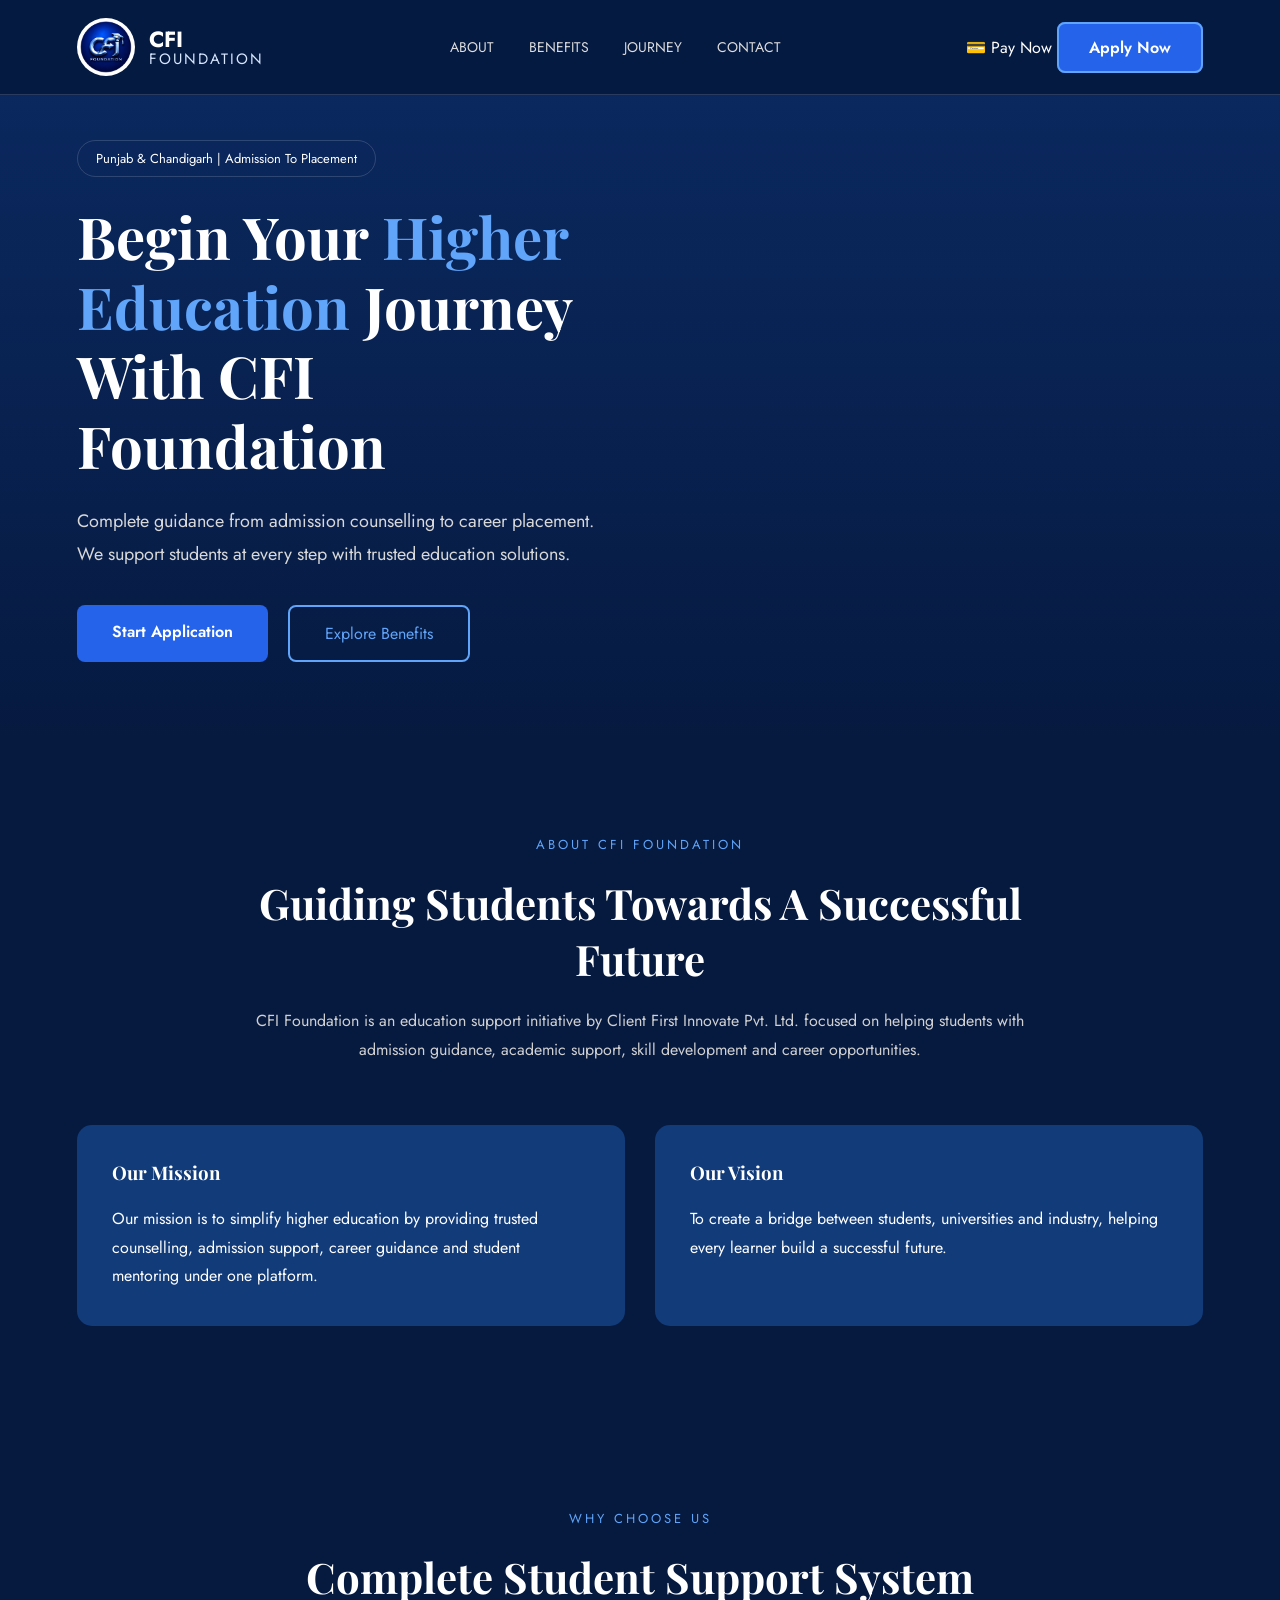
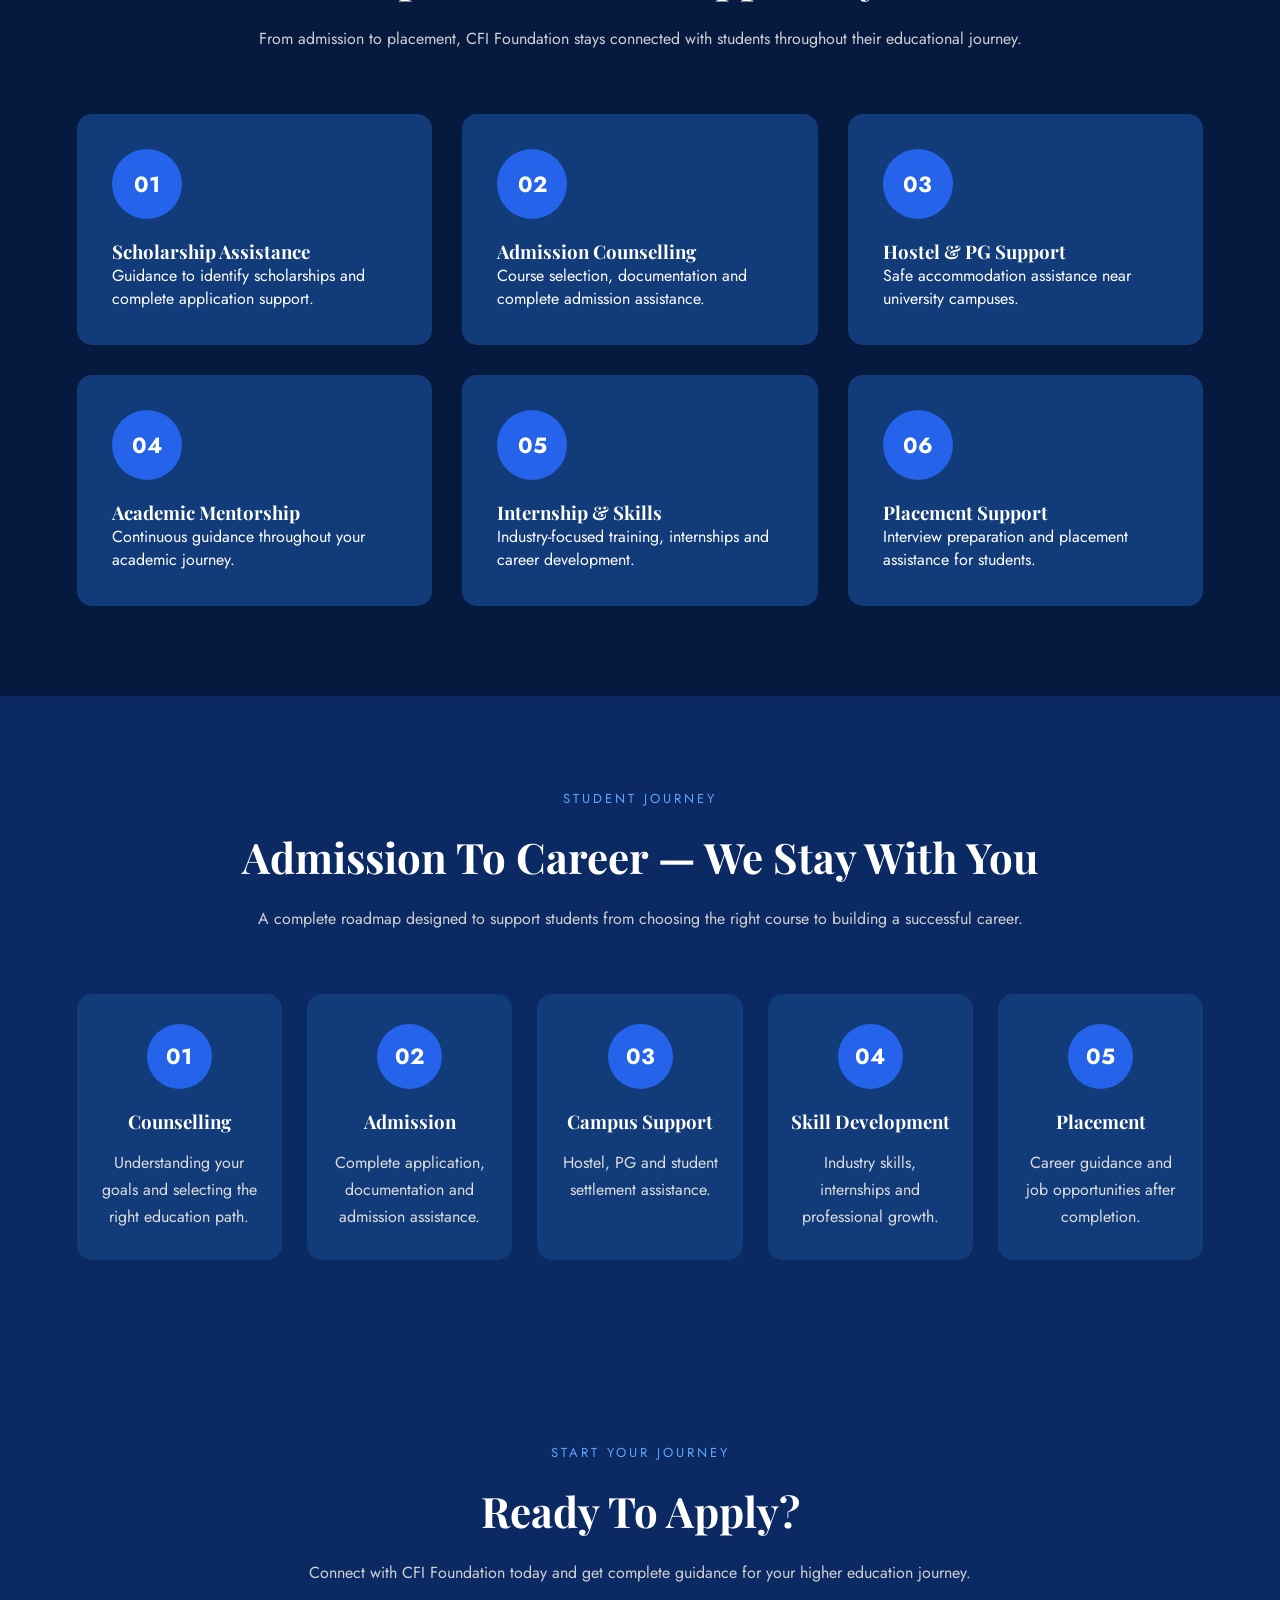
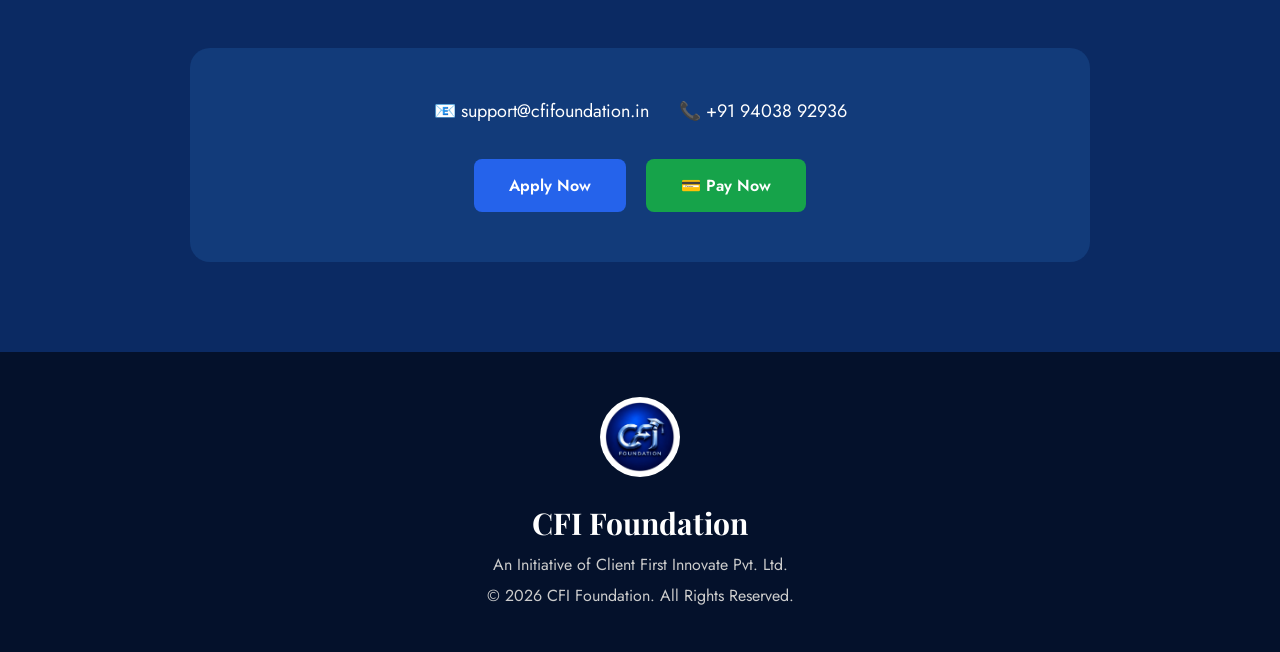
==== index.html @ 22e3fb7d "Update index.html" ====
<!DOCTYPE html>
<html lang="en">
<head>

<meta charset="UTF-8">
<meta name="viewport" content="width=device-width, initial-scale=1.0">

<title>CFI Foundation | Higher Education Support</title>

<link href="https://fonts.googleapis.com/css2?family=Playfair+Display:wght@500;600;700&family=Jost:wght@300;400;500;600&display=swap" rel="stylesheet">

<style>

:root{
    --bg:#061A40;
    --bg-light:#0B2A63;
    --blue:#2563EB;
    --blue-light:#60A5FA;
    --white:#ffffff;
    --border:rgba(255,255,255,.15);
}

*{
    margin:0;
    padding:0;
    box-sizing:border-box;
}

html{
    scroll-behavior:smooth;
}

body{
    font-family:'Jost',sans-serif;
    background:var(--bg);
    color:#fff;
    overflow-x:hidden;
}

a{
    text-decoration:none;
    color:inherit;
}

h1,h2,h3{
    font-family:'Playfair Display',serif;
}

/* ================= NAVBAR ================= */

nav{
    position:fixed;
    top:0;
    left:0;
    width:100%;
    z-index:999;
    display:flex;
    justify-content:space-between;
    align-items:center;
    padding:18px 6%;
    background:rgba(6,26,64,.95);
    backdrop-filter:blur(12px);
    border-bottom:1px solid var(--border);
}

/* Logo */

.logo{
    display:flex;
    align-items:center;
    gap:14px;
}

.logo-img{
    width:58px;
    height:58px;
    border-radius:50%;
    background:#fff;
    padding:3px;
    object-fit:contain;
}

.logo-text{
    display:flex;
    flex-direction:column;
    line-height:1.1;
}

.logo-text strong{
    font-size:22px;
    color:#fff;
    font-weight:700;
}

.logo-text span{
    font-size:15px;
    color:#d7e7ff;
    letter-spacing:2px;
}

/* Desktop Menu */

.nav-links{
    display:flex;
    align-items:center;
    gap:35px;
}

.nav-links a{
    color:#ddd;
    font-size:14px;
    text-transform:uppercase;
    transition:.3s;
}

.nav-links a:hover{
    color:#60A5FA;
}

/* Apply Button */

.apply-btn{
    background:#2563EB;
    color:#fff;
    padding:12px 30px;
    border-radius:8px;
    font-weight:600;
    border:2px solid #60A5FA;
    transition:.3s;
}

.apply-btn:hover{
    background:#60A5FA;
    color:#061A40;
}

/* Mobile Menu Icon */

.menu-toggle{
    display:none;
    font-size:32px;
    color:#fff;
    cursor:pointer;
}

/* Mobile only links */

.mobile-only{
    display:none;
}

/* ================= MOBILE ================= */

@media(max-width:900px){

nav{
    padding:15px 5%;
}

.logo-img{
    width:48px;
    height:48px;
}

.logo-text strong{
    font-size:20px;
}

.logo-text span{
    font-size:13px;
}

.menu-toggle{
    display:block;
}

.apply-btn{
    display:none;
}

.nav-links{
    display:none;
    position:absolute;
    top:78px;
    left:0;
    width:100%;
    background:#061A40;
    flex-direction:column;
    align-items:center;
    gap:0;
    padding:20px 0;
    border-top:1px solid rgba(255,255,255,.1);
}

.nav-links.active{
    display:flex;
}

.nav-links a{
    width:100%;
    text-align:center;
    padding:16px 0;
    border-bottom:1px solid rgba(255,255,255,.08);
}

.mobile-only{
    display:block;
}

}
    /* HERO */

.hero{
padding:140px 6% 80px;
background:linear-gradient(180deg,#0B2A63,#061A40);
}

.hero-container{
max-width:1200px;
margin:auto;
display:grid;
grid-template-columns:1fr 1fr;
align-items:center;
gap:60px;
}

.badge{
display:inline-block;
padding:8px 18px;
border:1px solid rgba(255,255,255,.15);
border-radius:30px;
margin-bottom:25px;
font-size:13px;
}

.hero h1{
font-size:58px;
line-height:1.2;
margin-bottom:25px;
}

.hero h1 span{
color:#60A5FA;
}

.hero p{
font-size:18px;
line-height:1.8;
color:#d8d8d8;
margin-bottom:35px;
}

.hero-buttons{
display:flex;
gap:20px;
flex-wrap:wrap;
}

.primary-btn{
background:#2563EB;
padding:15px 35px;
border-radius:8px;
color:#fff;
font-weight:600;
}

.secondary-btn{
border:2px solid #60A5FA;
padding:15px 35px;
border-radius:8px;
color:#60A5FA;
}

.hero-image{
width:100%;
max-width:420px;
display:block;
margin:auto;
border-radius:20px;
}

/* ABOUT */

section{
padding:90px 6%;
}

.section-title{
max-width:800px;
margin:auto;
text-align:center;
margin-bottom:60px;
}

.section-title span{
color:#60A5FA;
letter-spacing:3px;
font-size:13px;
}

.section-title h2{
font-size:42px;
margin:20px 0;
}

.section-title p{
color:#d0d0d0;
line-height:1.8;
}

.about-box{
display:grid;
grid-template-columns:1fr 1fr;
gap:30px;
max-width:1200px;
margin:auto;
}

.about-content{
background:#123B7A;
padding:35px;
border-radius:15px;
}

.about-content h3{
margin-bottom:20px;
}

.about-content p{
line-height:1.8;
}

/* BENEFITS */

.benefit-grid{
display:grid;
grid-template-columns:repeat(3,1fr);
gap:30px;
max-width:1200px;
margin:auto;
}

.benefit-card{
background:#123B7A;
padding:35px;
border-radius:15px;
transition:.3s;
}

.benefit-card:hover{
transform:translateY(-8px);
}

.icon{
width:70px;
height:70px;
border-radius:50%;
background:#2563EB;
display:flex;
align-items:center;
justify-content:center;
margin-bottom:20px;
font-size:22px;
font-weight:bold;
}

@media(max-width:900px){

.hero-container{
grid-template-columns:1fr;
text-align:center;
}

.hero h1{
font-size:40px;
}

.hero-buttons{
justify-content:center;
}

.about-box{
grid-template-columns:1fr;
}

.benefit-grid{
grid-template-columns:1fr;
}

}
    /* ================= CONTACT ================= */

.contact{
background:#0B2A63;
}

.contact-box{
max-width:900px;
margin:auto;
background:#123B7A;
padding:50px;
border-radius:20px;
text-align:center;
}

.contact-buttons{
display:flex;
justify-content:center;
gap:30px;
flex-wrap:wrap;
margin-bottom:35px;
}

.contact-buttons a{
font-size:18px;
color:#fff;
}

.contact-actions{
display:flex;
justify-content:center;
gap:20px;
flex-wrap:wrap;
}

/* ================= FOOTER ================= */

footer{
background:#04112B;
text-align:center;
padding:45px 20px;
}

.footer-logo{
width:80px;
height:80px;
background:#fff;
border-radius:50%;
padding:5px;
margin-bottom:20px;
}

footer h3{
margin-bottom:10px;
font-size:30px;
}

footer p{
color:#ccc;
margin-top:8px;
}

/* Mobile */

@media(max-width:900px){

.contact-box{
padding:30px 20px;
}

.contact-buttons{
flex-direction:column;
gap:15px;
}

.contact-actions{
flex-direction:column;
align-items:center;
}

}
    /* ================= JOURNEY ================= */

.journey{
    background:#0B2A63;
}

.journey-container{
    max-width:1200px;
    margin:auto;
    display:grid;
    grid-template-columns:repeat(5,1fr);
    gap:25px;
}

.journey-step{
    background:#123B7A;
    padding:30px 20px;
    border-radius:15px;
    text-align:center;
    transition:.3s;
}

.journey-step:hover{
    transform:translateY(-8px);
}

.step-number{
    width:65px;
    height:65px;
    margin:auto auto 20px;
    border-radius:50%;
    display:flex;
    align-items:center;
    justify-content:center;
    background:#2563EB;
    font-size:22px;
    font-weight:bold;
}

.journey-step h3{
    margin-bottom:15px;
}

.journey-step p{
    color:#ddd;
    line-height:1.7;
}

@media(max-width:900px){

.journey-container{
    grid-template-columns:1fr;
}

}
    .contact-actions .primary-btn,
.contact-actions .secondary-btn{
    display:inline-block;
    padding:15px 35px;
    border-radius:8px;
    font-weight:600;
}

.contact-actions .secondary-btn{
    background:#16a34a;
    color:#fff;
    border:none;
}

.contact-actions .secondary-btn:hover{
    background:#15803d;
}

</style>

</head>

<body>

<nav>

<div class="logo">

<img src="logo.jpeg" class="logo-img">

<div class="logo-text">
<strong>CFI</strong>
<span>FOUNDATION</span>
</div>

</div>

<div class="menu-toggle" id="menu-toggle">
☰
</div>

<div class="nav-links" id="nav-links">

<a href="#about">About</a>

<a href="#benefits">Benefits</a>

<a href="#journey">Journey</a>

<a href="#contact">Contact</a>

<a href="https://razorpay.me/@cfifoundation"
target="_blank"
class="mobile-only">
💳 Pay Now
</a>

<a href="data.html"
class="mobile-only">
Apply Now
</a>

</div>

<div class="nav-buttons">

<a href="https://razorpay.me/@cfifoundation"
target="_blank"
class="pay-btn">
💳 Pay Now
</a>

<a href="data.html"
class="apply-btn">
Apply Now
</a>

</div>
</nav>
<!-- ================= HERO ================= -->

<section class="hero">

<div class="hero-container hero-full">

<div class="hero-content">

<div class="badge">
Punjab & Chandigarh | Admission To Placement
</div>

<h1>
Begin Your
<span>Higher Education</span>
Journey With CFI Foundation
</h1>

<p>
Complete guidance from admission counselling to career placement.
We support students at every step with trusted education solutions.
</p>

<div class="hero-buttons">

<a href="data.html" class="primary-btn">
Start Application
</a>

<a href="#benefits" class="secondary-btn">
Explore Benefits
</a>

</div>

</div>



</div>

</section>



<!-- ================= ABOUT ================= -->

<section id="about" class="about">

<div class="section-title">

<span>ABOUT CFI FOUNDATION</span>

<h2>
Guiding Students Towards A Successful Future
</h2>

<p>
CFI Foundation is an education support initiative by Client First Innovate Pvt. Ltd.
focused on helping students with admission guidance, academic support,
skill development and career opportunities.
</p>

</div>

<div class="about-box">

<div class="about-content">

<h3>Our Mission</h3>

<p>

Our mission is to simplify higher education by providing trusted counselling,
admission support, career guidance and student mentoring under one platform.

</p>

</div>

<div class="about-content">

<h3>Our Vision</h3>

<p>

To create a bridge between students, universities and industry,
helping every learner build a successful future.

</p>

</div>

</div>

</section>



<!-- ================= BENEFITS ================= -->

<section id="benefits" class="benefits">

<div class="section-title">

<span>WHY CHOOSE US</span>

<h2>
Complete Student Support System
</h2>

<p>

From admission to placement,
CFI Foundation stays connected with students throughout their educational journey.

</p>

</div>

<div class="benefit-grid">

<div class="benefit-card">

<div class="icon">01</div>

<h3>Scholarship Assistance</h3>

<p>
Guidance to identify scholarships and complete application support.
</p>

</div>

<div class="benefit-card">

<div class="icon">02</div>

<h3>Admission Counselling</h3>

<p>
Course selection, documentation and complete admission assistance.
</p>

</div>

<div class="benefit-card">

<div class="icon">03</div>

<h3>Hostel & PG Support</h3>

<p>
Safe accommodation assistance near university campuses.
</p>

</div>

<div class="benefit-card">

<div class="icon">04</div>

<h3>Academic Mentorship</h3>

<p>
Continuous guidance throughout your academic journey.
</p>

</div>

<div class="benefit-card">

<div class="icon">05</div>

<h3>Internship & Skills</h3>

<p>
Industry-focused training, internships and career development.
</p>

</div>

<div class="benefit-card">

<div class="icon">06</div>

<h3>Placement Support</h3>

<p>
Interview preparation and placement assistance for students.
</p>

</div>

</div>

</section>
    <!-- ================= JOURNEY ================= -->

<section id="journey" class="journey">

<div class="section-title">

<span>STUDENT JOURNEY</span>

<h2>
Admission To Career — We Stay With You
</h2>

<p>
A complete roadmap designed to support students from choosing the right course
to building a successful career.
</p>

</div>

<div class="journey-container">

<div class="journey-step">
<div class="step-number">01</div>
<h3>Counselling</h3>
<p>Understanding your goals and selecting the right education path.</p>
</div>

<div class="journey-step">
<div class="step-number">02</div>
<h3>Admission</h3>
<p>Complete application, documentation and admission assistance.</p>
</div>

<div class="journey-step">
<div class="step-number">03</div>
<h3>Campus Support</h3>
<p>Hostel, PG and student settlement assistance.</p>
</div>

<div class="journey-step">
<div class="step-number">04</div>
<h3>Skill Development</h3>
<p>Industry skills, internships and professional growth.</p>
</div>

<div class="journey-step">
<div class="step-number">05</div>
<h3>Placement</h3>
<p>Career guidance and job opportunities after completion.</p>
</div>

</div>

</section>
    <!-- ================= CONTACT ================= -->

<section id="contact" class="contact">

<div class="section-title">

<span>START YOUR JOURNEY</span>

<h2>
Ready To Apply?
</h2>

<p>
Connect with CFI Foundation today and get complete guidance for your higher education journey.
</p>

</div>

<div class="contact-box">

<div class="contact-buttons">

<a href="mailto:support@cfifoundation.in">
📧 support@cfifoundation.in
</a>

<a href="tel:+919403892936">
📞 +91 94038 92936
</a>

</div>

<div class="contact-actions">

<a href="data.html" class="primary-btn">
Apply Now
</a>

<a href="https://razorpay.me/@cfifoundation" target="_blank" class="secondary-btn">
💳 Pay Now
</a>

</div>

</div>

</section>



<!-- ================= FOOTER ================= -->

<footer>

<img src="logo.jpeg" class="footer-logo">

<h3>CFI Foundation</h3>

<p>
An Initiative of Client First Innovate Pvt. Ltd.
</p>

<p>
© 2026 CFI Foundation. All Rights Reserved.
</p>

</footer>
    <script>

const menuToggle=document.getElementById("menu-toggle");
const navLinks=document.getElementById("nav-links");

menuToggle.onclick=function(){
navLinks.classList.toggle("active");
}

</script>

</body>
</html>
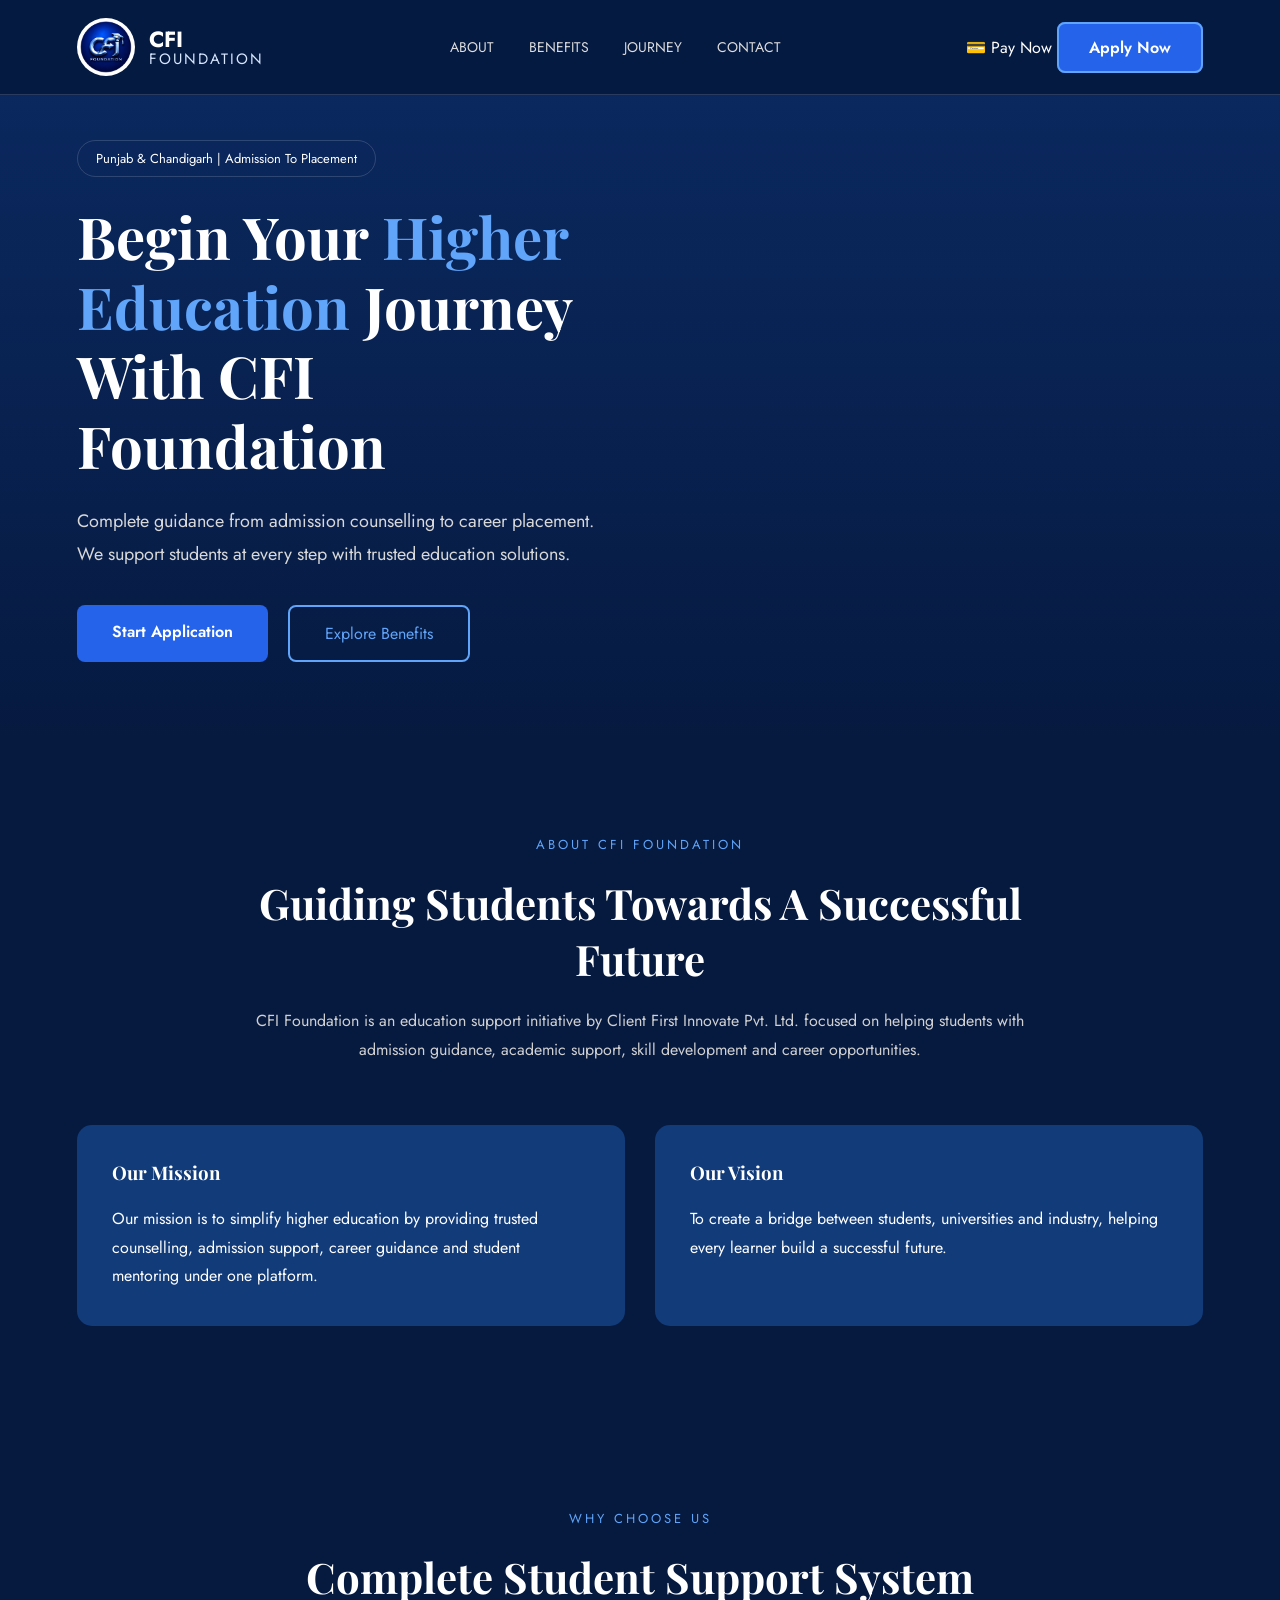
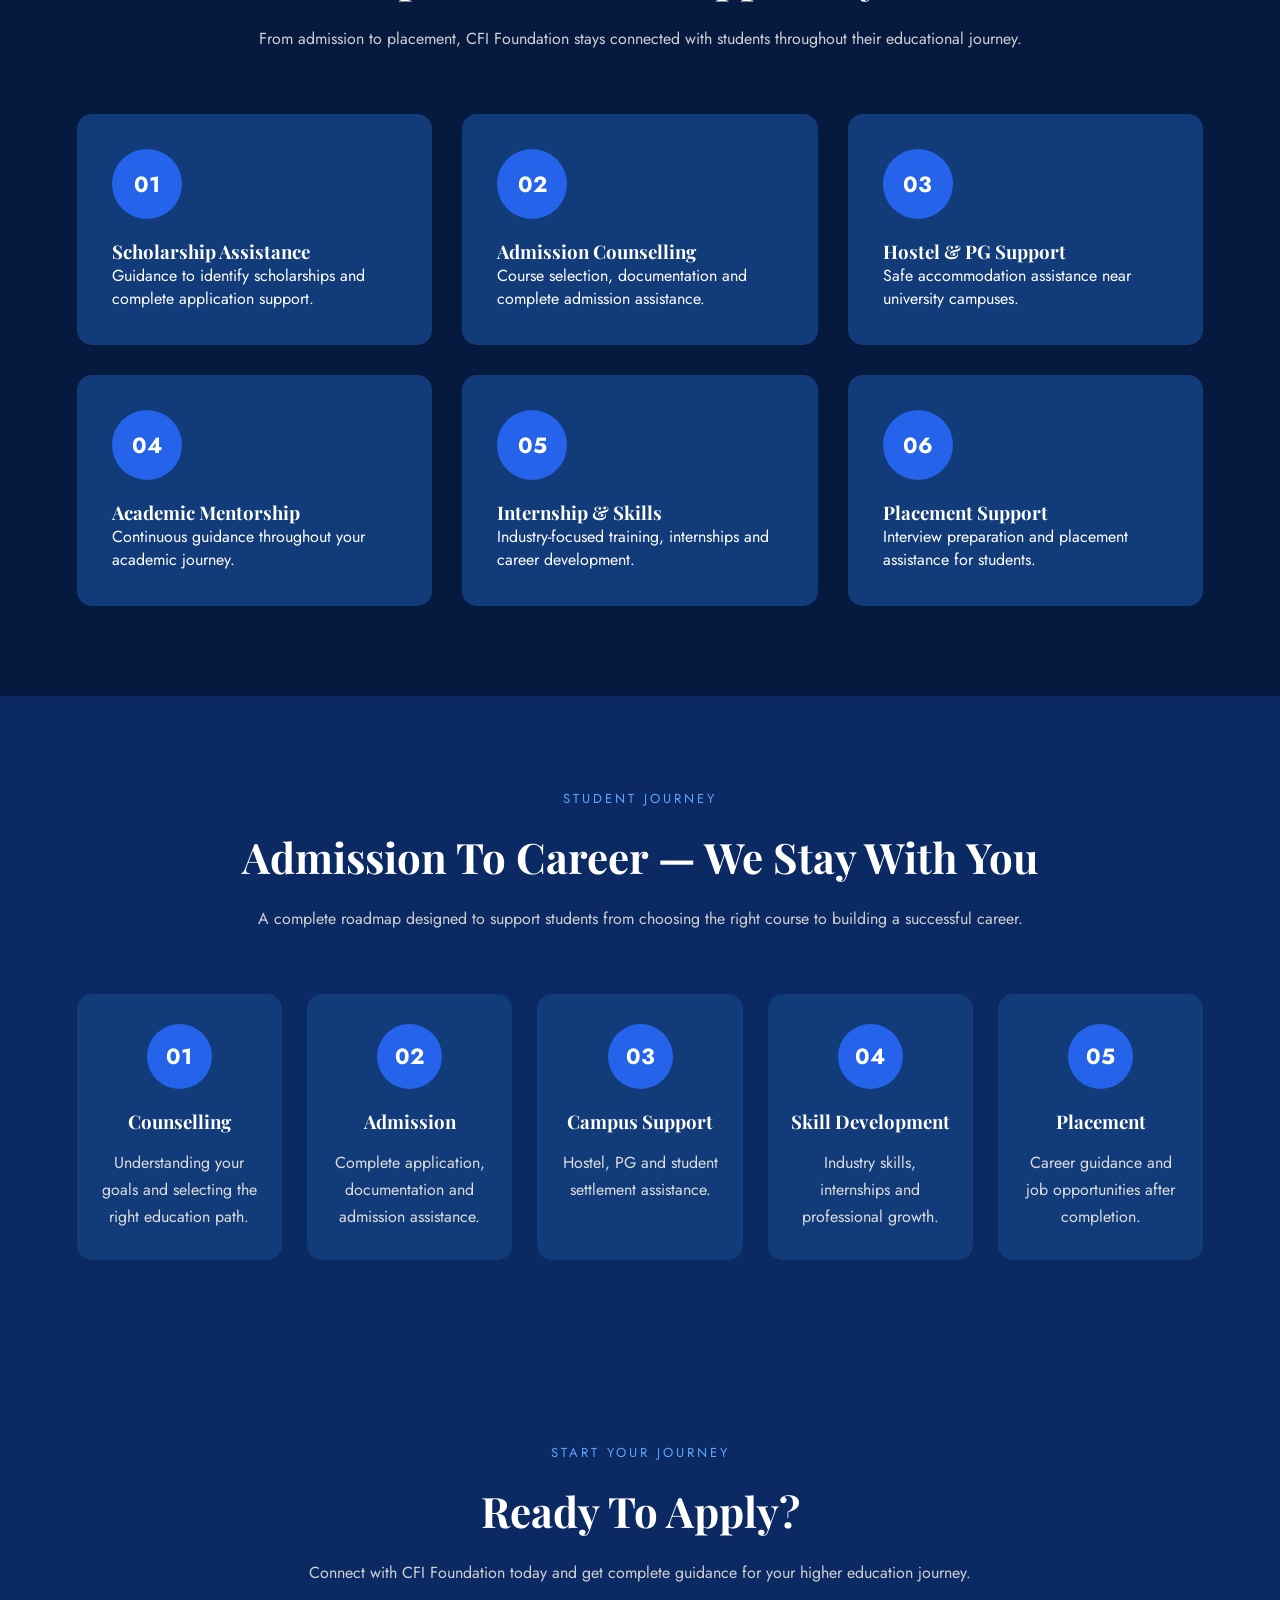
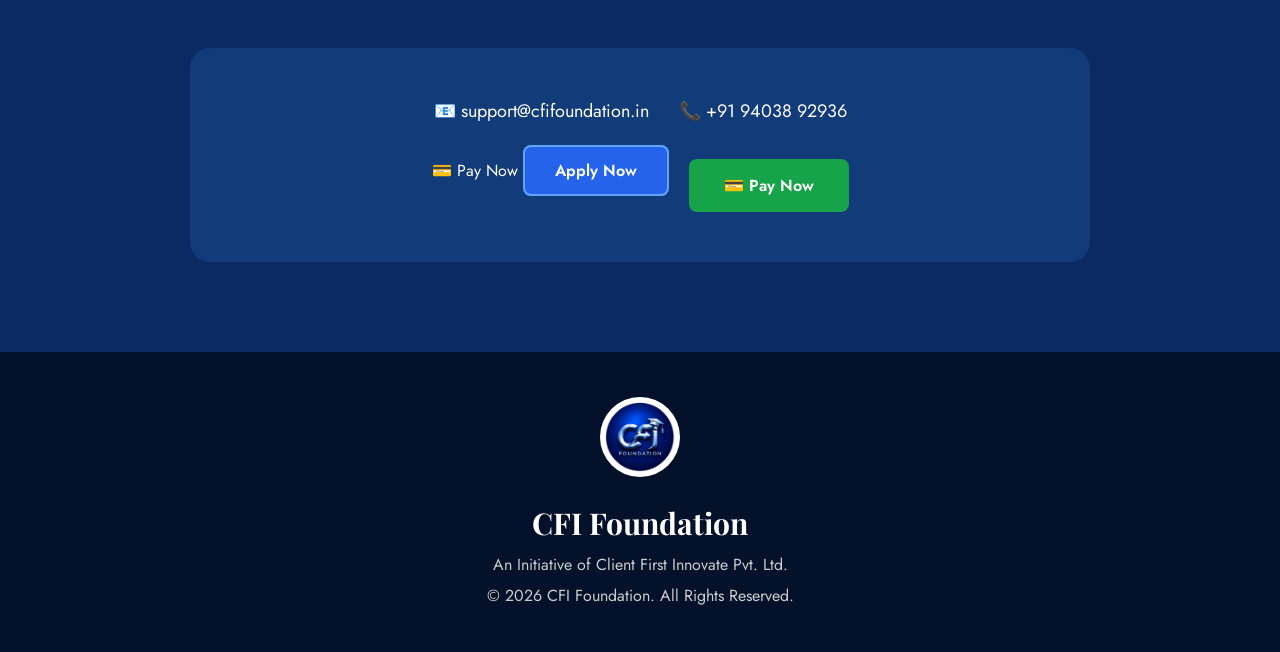
==== commit 16fffa2b: "Update index.html" ====
--- a/index.html
+++ b/index.html
@@ -575,11 +575,7 @@
 
 <a href="#contact">Contact</a>
 
-<a href="https://razorpay.me/@cfifoundation"
-target="_blank"
-class="mobile-only">
-💳 Pay Now
-</a>
+
 
 <a href="data.html"
 class="mobile-only">
@@ -888,9 +884,20 @@
 
 <div class="contact-actions">
 
-<a href="data.html" class="primary-btn">
+<div class="nav-buttons">
+
+<a href="https://razorpay.me/@cfifoundation"
+target="_blank"
+class="pay-btn">
+💳 Pay Now
+</a>
+
+<a href="data.html"
+class="apply-btn">
 Apply Now
 </a>
+
+</div>
 
 <a href="https://razorpay.me/@cfifoundation" target="_blank" class="secondary-btn">
 💳 Pay Now
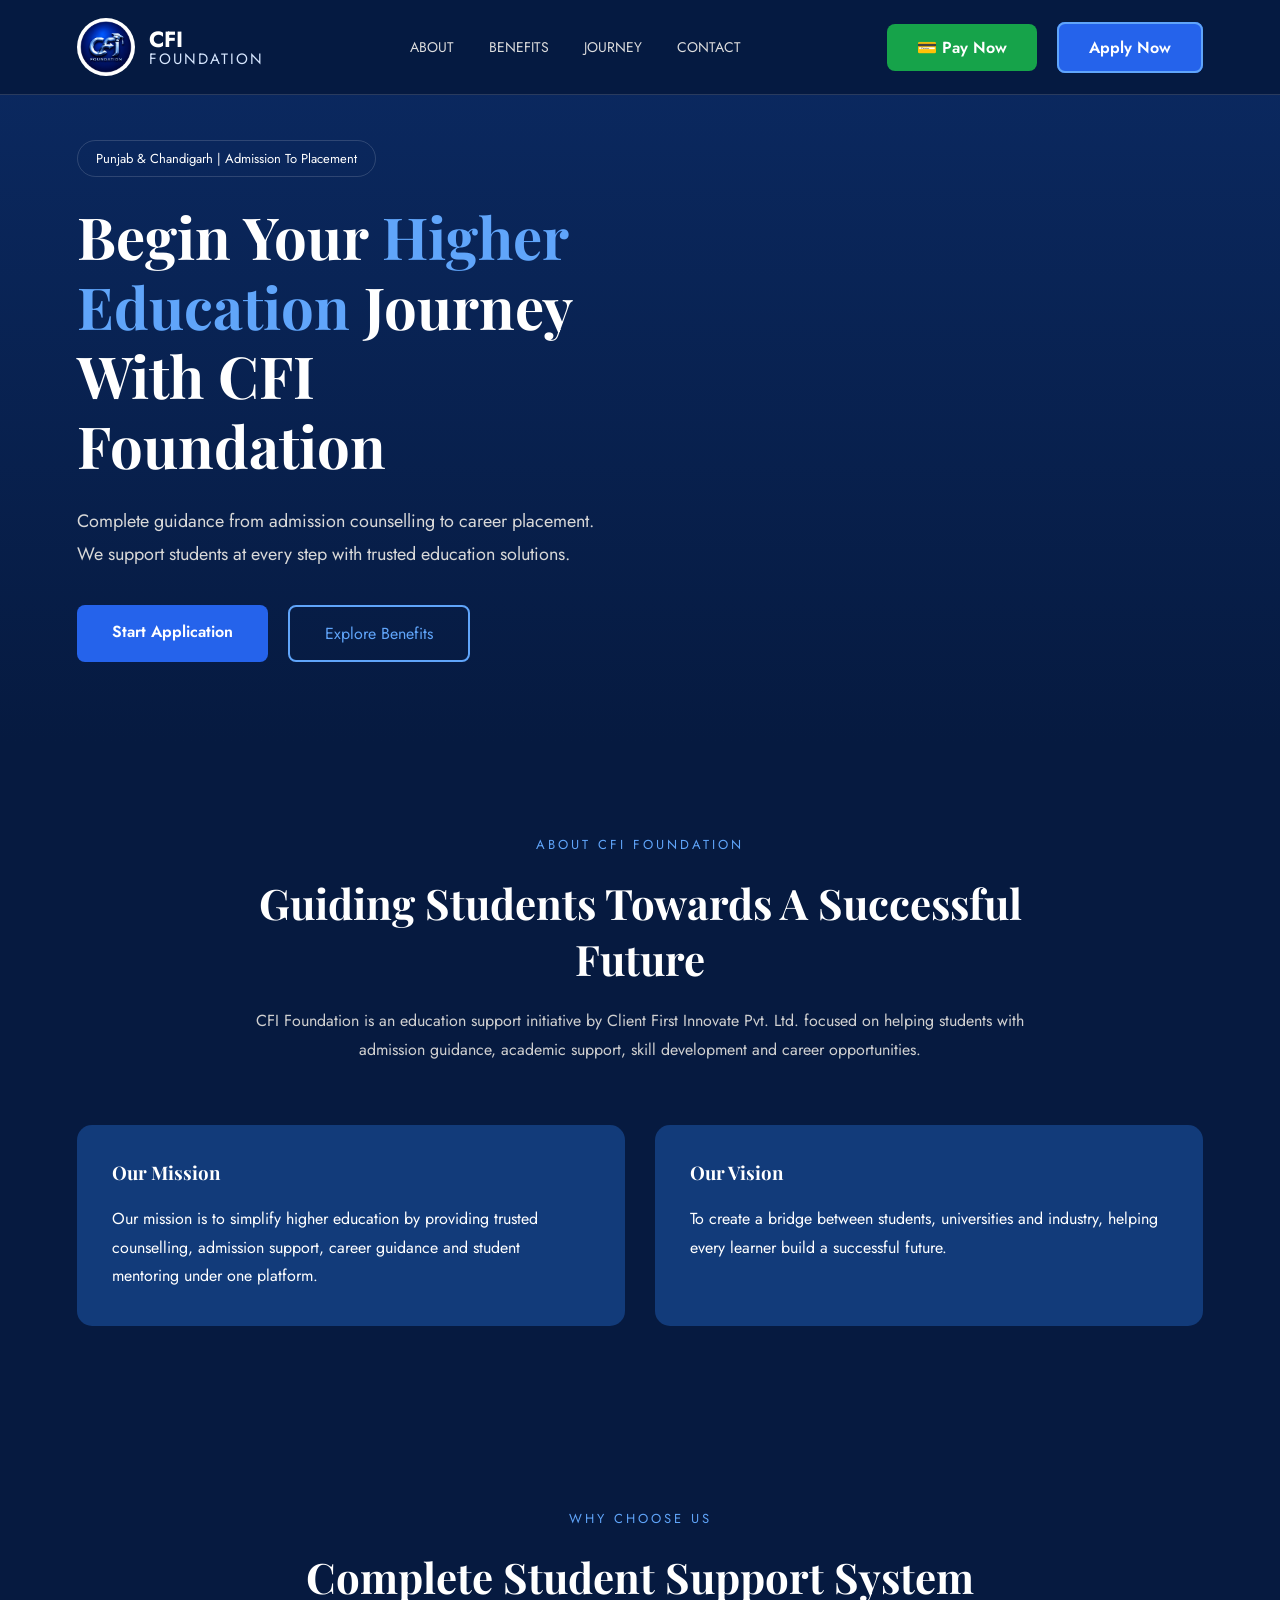
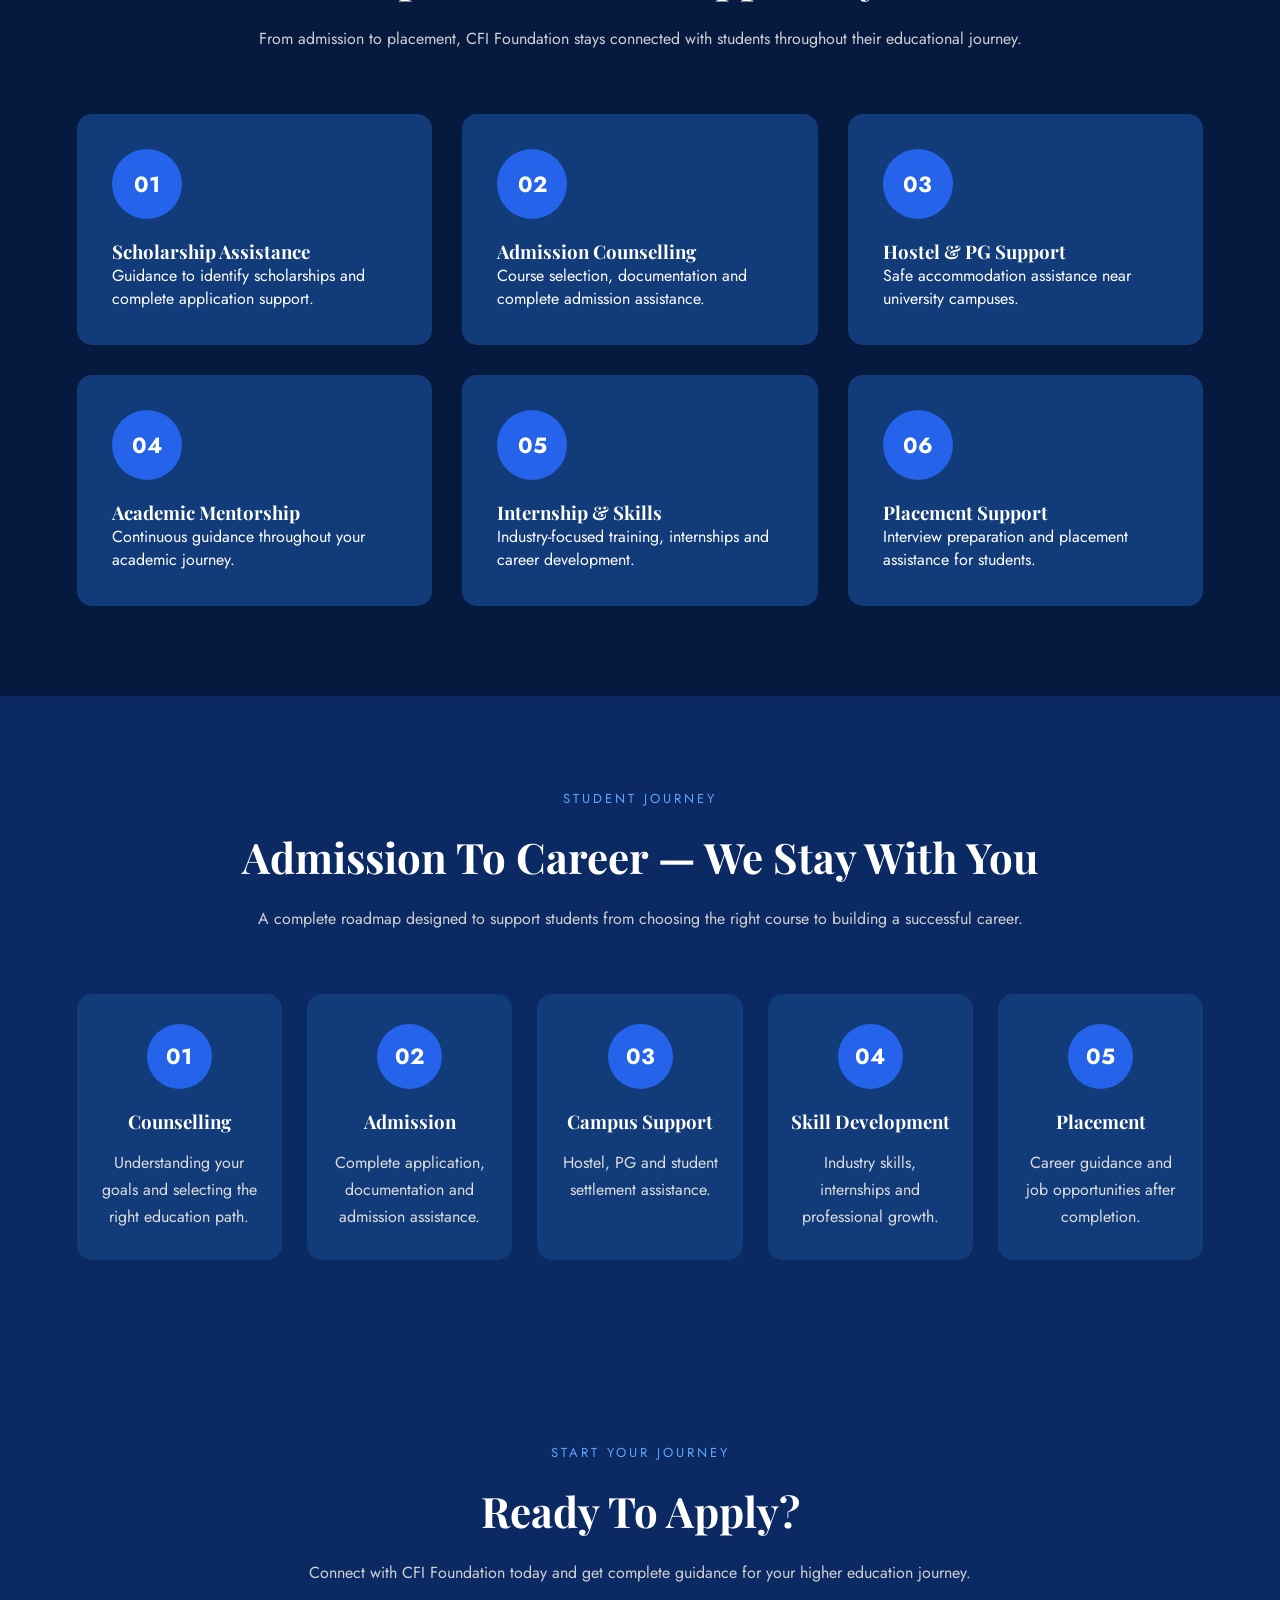
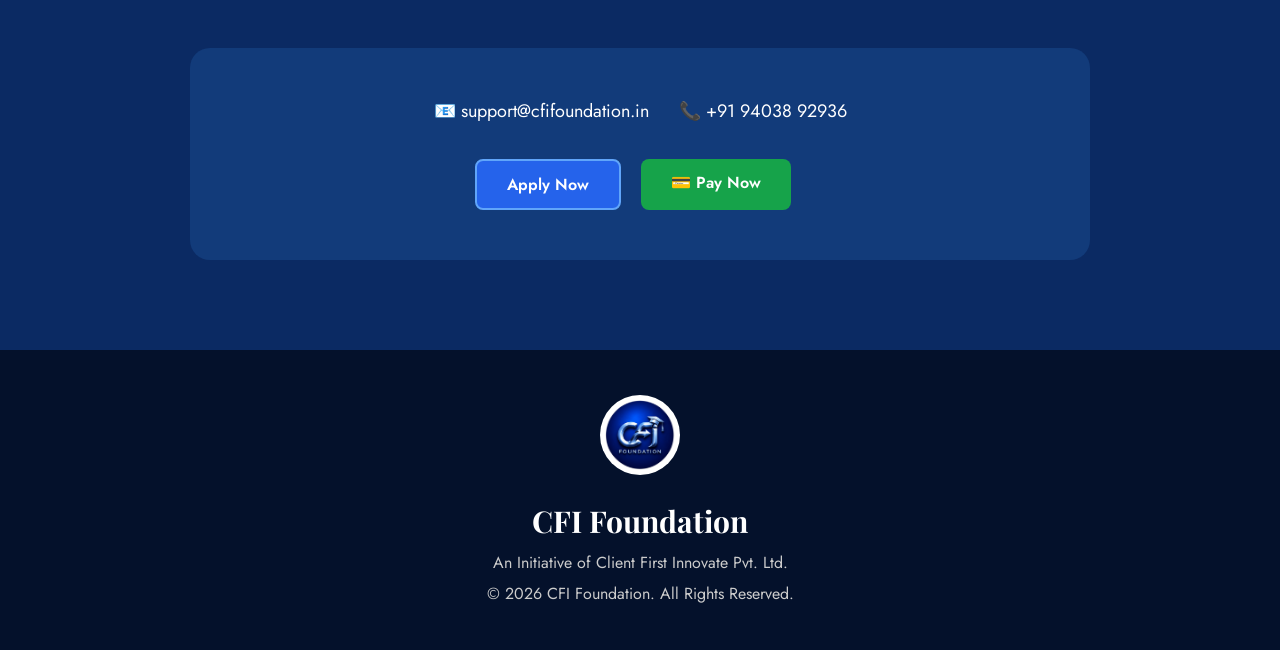
==== commit 9317d2ba: "Update index.html" ====
--- a/index.html
+++ b/index.html
@@ -541,6 +541,21 @@
 .contact-actions .secondary-btn:hover{
     background:#15803d;
 }
+    .pay-btn{
+    display:inline-block;
+    background:#16a34a;
+    color:#fff;
+    padding:12px 30px;
+    border-radius:8px;
+    font-weight:600;
+    transition:.3s;
+    margin-right:15px;
+}
+
+.pay-btn:hover{
+    background:#15803d;
+    transform:translateY(-3px);
+}
 
 </style>
 
@@ -884,26 +899,15 @@
 
 <div class="contact-actions">
 
-<div class="nav-buttons">
-
-<a href="https://razorpay.me/@cfifoundation"
-target="_blank"
-class="pay-btn">
-💳 Pay Now
-</a>
-
-<a href="data.html"
-class="apply-btn">
-Apply Now
-</a>
-
-</div>
-
-<a href="https://razorpay.me/@cfifoundation" target="_blank" class="secondary-btn">
-💳 Pay Now
-</a>
-
-</div>
+    <a href="data.html" class="apply-btn">
+        Apply Now
+    </a>
+
+    <a href="https://razorpay.me/@cfifoundation"
+       target="_blank"
+       class="pay-btn">
+        💳 Pay Now
+    </a>
 
 </div>
 
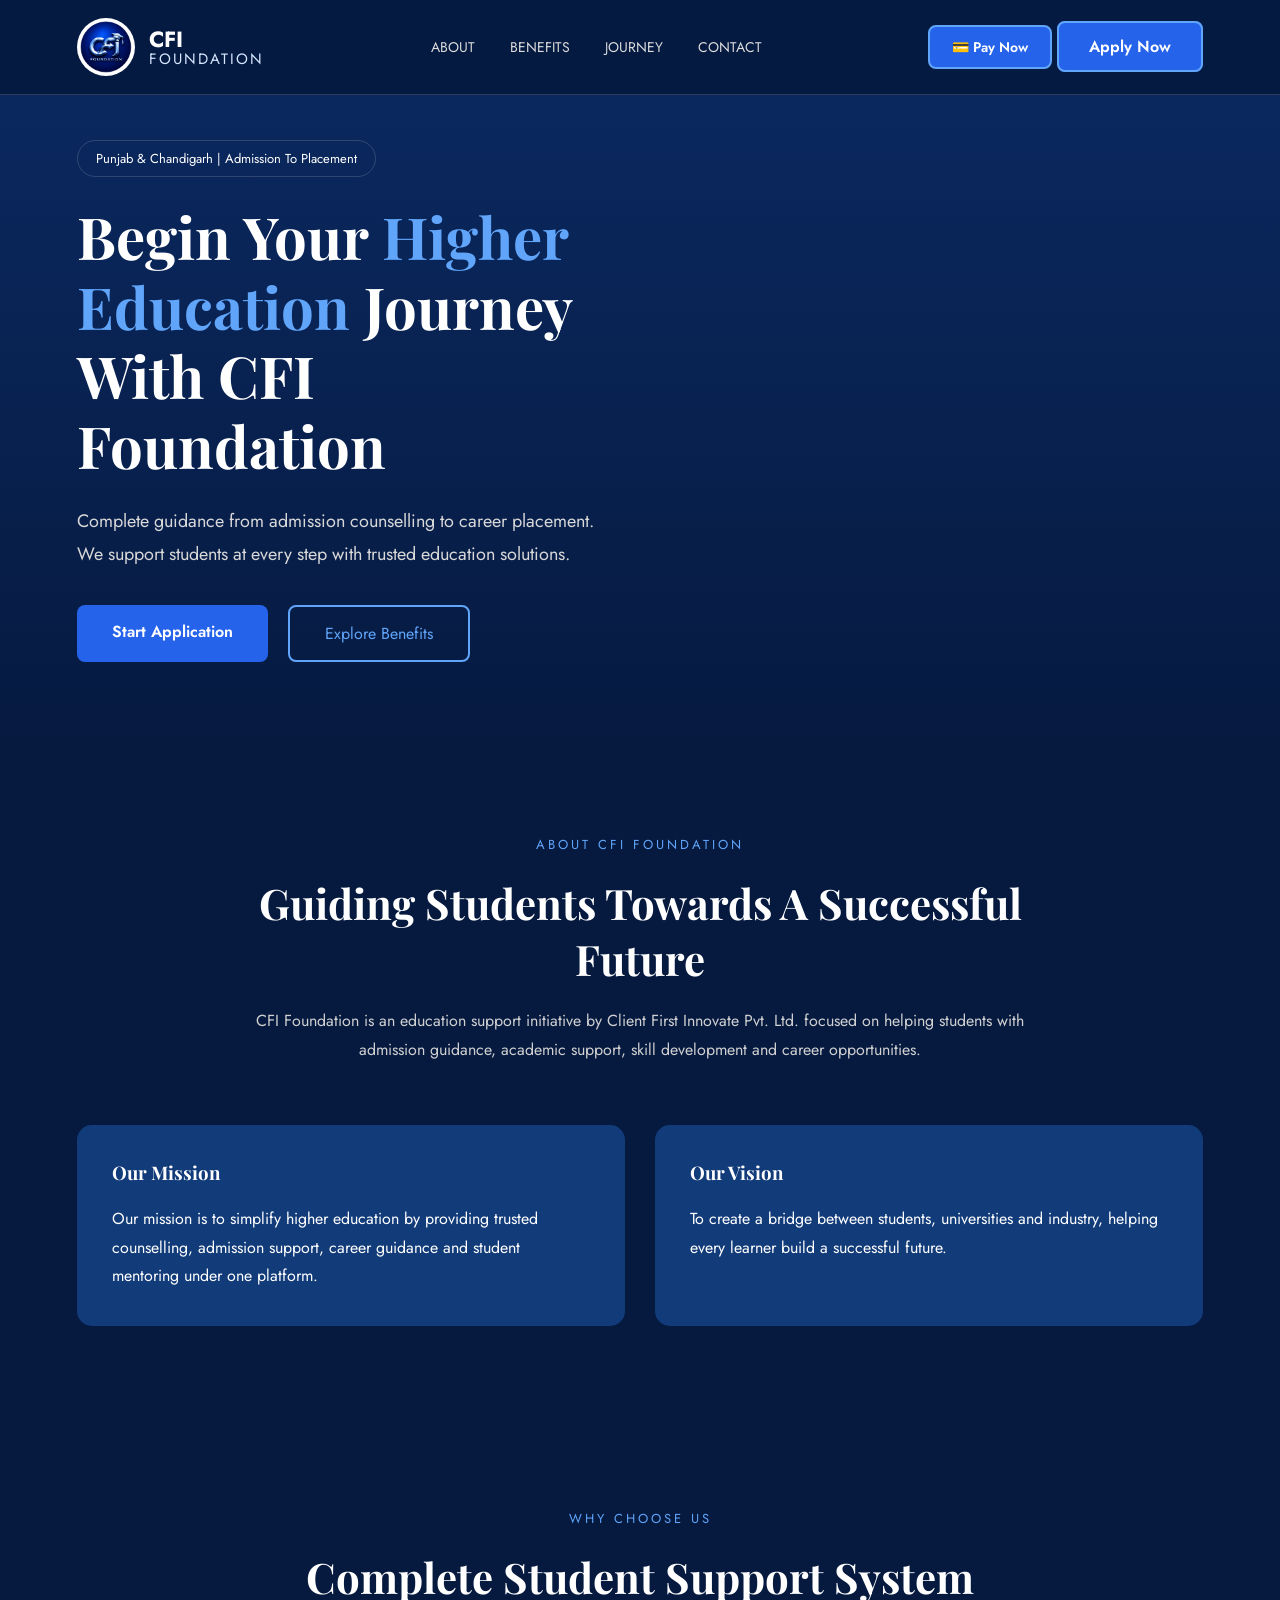
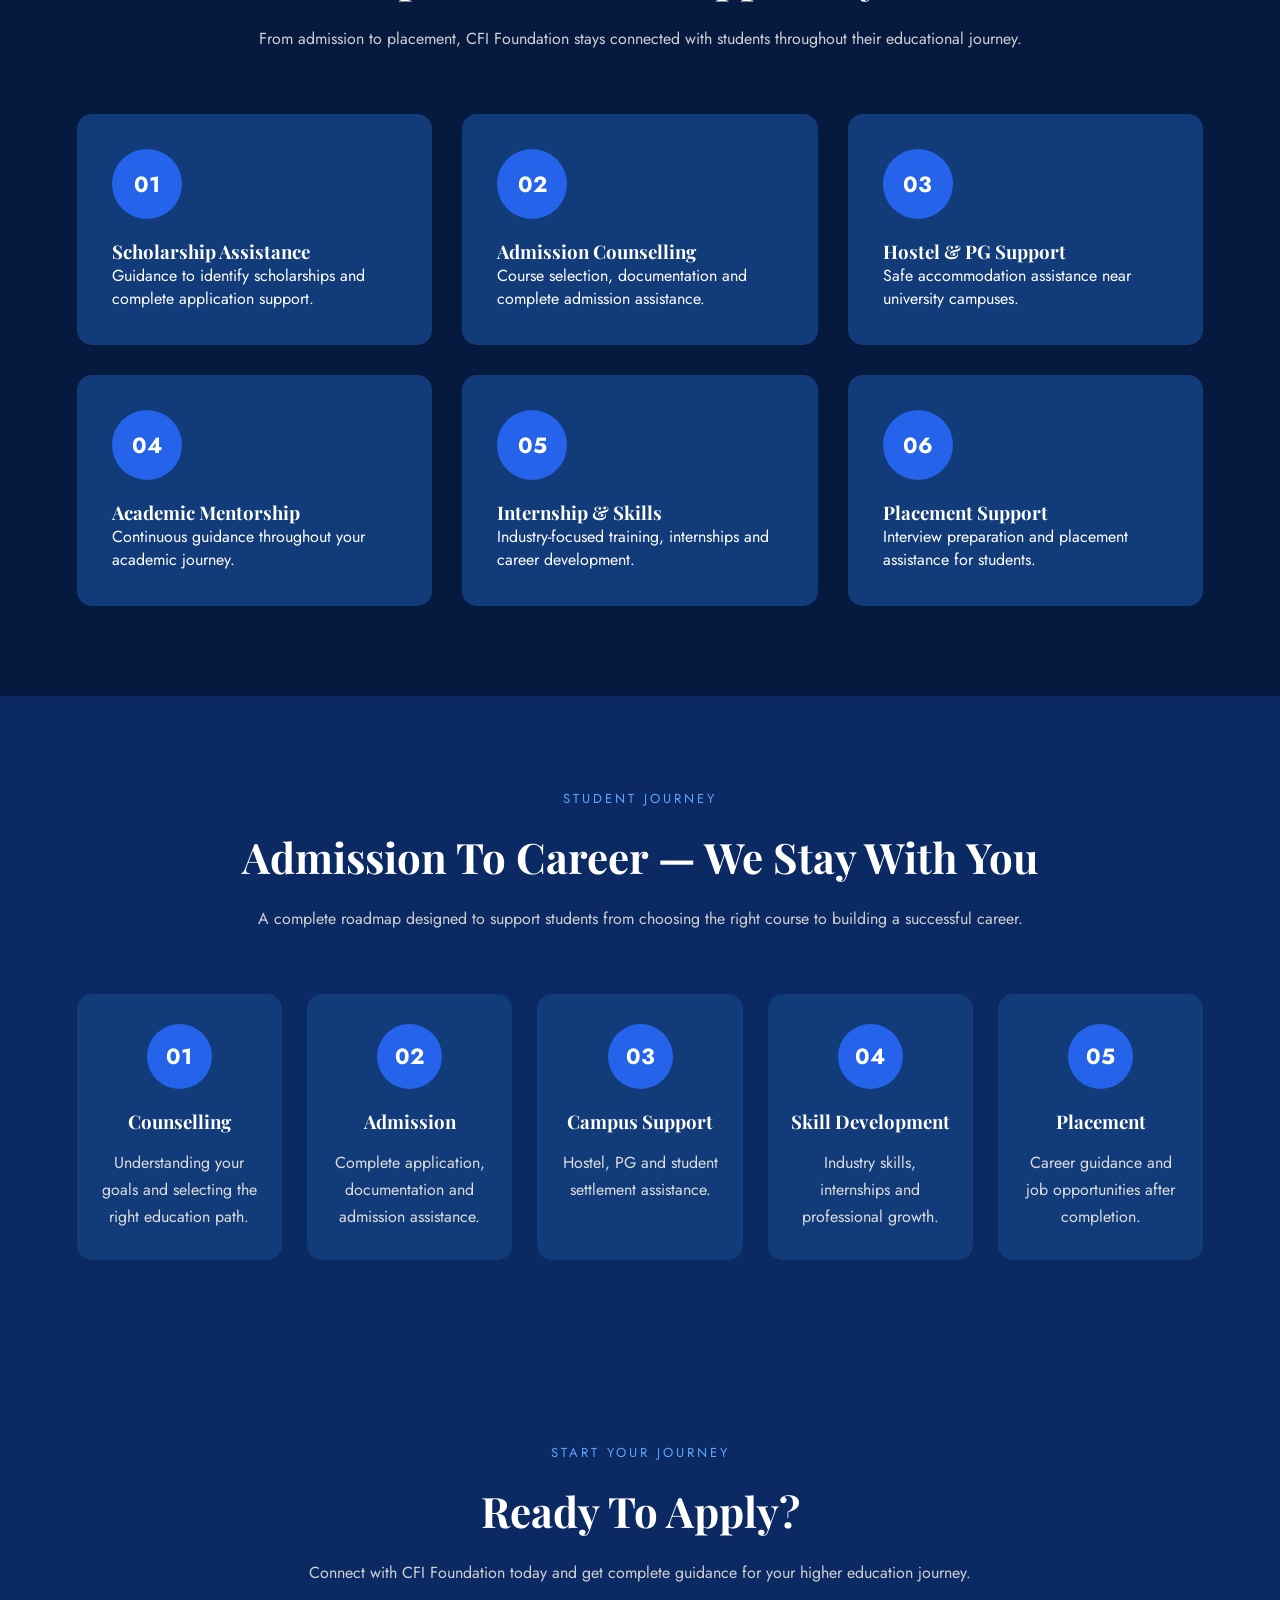
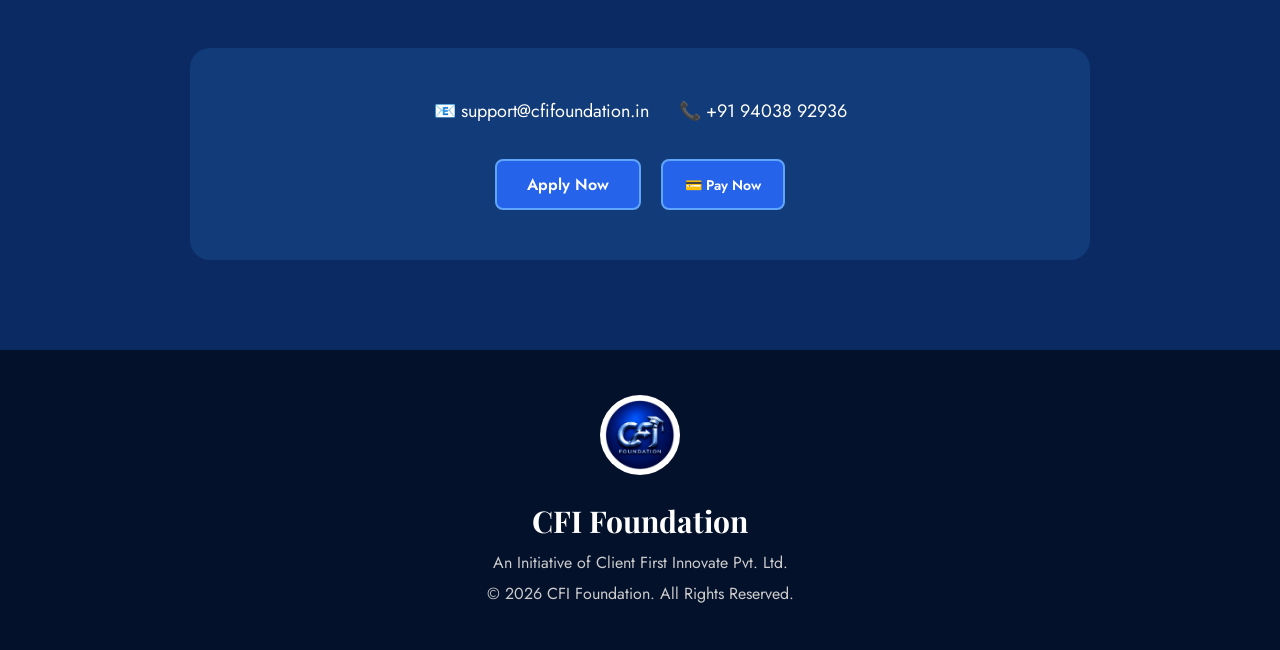
==== commit c03efc38: "Update index.html" ====
--- a/index.html
+++ b/index.html
@@ -155,6 +155,22 @@
 
 nav{
     padding:15px 5%;
+    display:flex;
+    align-items:center;
+    justify-content:space-between;
+}
+
+.logo{
+    order:1;
+}
+
+.nav-buttons{
+    order:2;
+}
+
+.menu-toggle{
+    display:block;
+    order:3;
 }
 
 .logo-img{
@@ -170,14 +186,9 @@
     font-size:13px;
 }
 
-.menu-toggle{
-    display:block;
-}
-
 .apply-btn{
     display:none;
 }
-
 .nav-links{
     display:none;
     position:absolute;
@@ -542,21 +553,24 @@
     background:#15803d;
 }
     .pay-btn{
-    display:inline-block;
-    background:#16a34a;
+    display:inline-flex;
+    align-items:center;
+    gap:8px;
+    padding:10px 22px;
+    background:#2563EB;
     color:#fff;
-    padding:12px 30px;
+    border:2px solid #60A5FA;
     border-radius:8px;
+    font-size:14px;
     font-weight:600;
-    transition:.3s;
-    margin-right:15px;
+    transition:0.3s ease;
 }
 
 .pay-btn:hover{
-    background:#15803d;
-    transform:translateY(-3px);
-}
-
+    background:#1D4ED8;
+    border-color:#93C5FD;
+    transform:translateY(-2px);
+}
 </style>
 
 </head>
@@ -611,6 +625,8 @@
 class="apply-btn">
 Apply Now
 </a>
+   
+
 
 </div>
 </nav>
